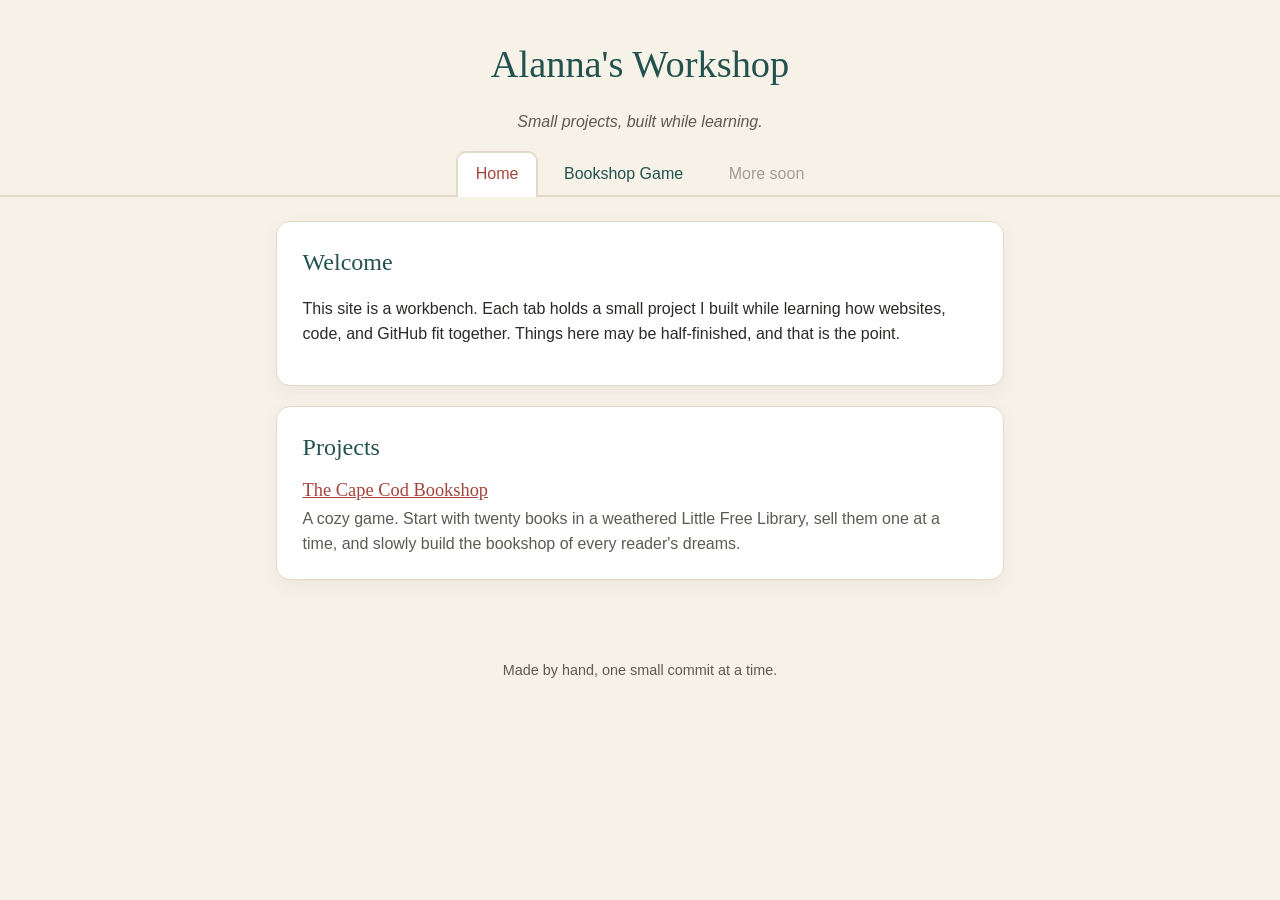
==== index.html @ c43b86d5 "Build stage one: the Little Free Library Adds the site home page with a tab bar, and the first tab: " ====
<!DOCTYPE html>
<html lang="en">
<head>
  <meta charset="UTF-8">
  <meta name="viewport" content="width=device-width, initial-scale=1">
  <title>Alanna's Workshop</title>
  <link rel="stylesheet" href="style.css">
</head>
<body>
  <!-- The header appears on every page of the site. -->
  <header class="site-header">
    <h1>Alanna's Workshop</h1>
    <p class="tagline">Small projects, built while learning.</p>
  </header>

  <!-- Each tab is a link to a separate page. Add a new tab here for each mini project. -->
  <nav class="tabs" aria-label="Projects">
    <a class="tab active" href="index.html">Home</a>
    <a class="tab" href="bookstore/index.html">Bookshop Game</a>
    <span class="tab soon" title="More projects are on the way">More soon</span>
  </nav>

  <main class="content">
    <section class="card">
      <h2>Welcome</h2>
      <p>
        This site is a workbench. Each tab holds a small project I built while learning
        how websites, code, and GitHub fit together. Things here may be half-finished,
        and that is the point.
      </p>
    </section>

    <section class="card">
      <h2>Projects</h2>
      <ul class="project-list">
        <li>
          <a href="bookstore/index.html">The Cape Cod Bookshop</a>
          <p>
            A cozy game. Start with twenty books in a weathered Little Free Library,
            sell them one at a time, and slowly build the bookshop of every reader's dreams.
          </p>
        </li>
      </ul>
    </section>
  </main>

  <footer class="site-footer">
    <p>Made by hand, one small commit at a time.</p>
  </footer>
</body>
</html>
---- style.css ----
/* Shared styles for the whole site. Each project page links to this file
   and may add its own stylesheet on top. */

/* Colour palette, borrowed from reference/STYLE.md. Change a value here and
   every page updates. */
:root {
  --paper: #f7f2e8;
  --ink: #2b2a28;
  --ink-soft: #5d5a54;
  --teal: #2f6f6a;
  --teal-dark: #23524e;
  --brick: #a5443a;
  --mustard: #d9a441;
  --navy: #2b3f5c;
  --card: #ffffff;
  --line: #e2d9c8;
}

* { box-sizing: border-box; }

body {
  margin: 0;
  background: var(--paper);
  color: var(--ink);
  font-family: -apple-system, BlinkMacSystemFont, "Segoe UI", Helvetica, Arial, sans-serif;
  line-height: 1.55;
}

h1, h2, h3 {
  font-family: Georgia, "Times New Roman", serif;
  font-weight: normal;
  color: var(--teal-dark);
  margin: 0 0 0.4em;
}

a { color: var(--brick); }

/* ---- Header ---- */
.site-header {
  padding: 2.2rem 1.5rem 1rem;
  text-align: center;
}
.site-header h1 { font-size: 2.4rem; }
.tagline { margin: 0; color: var(--ink-soft); font-style: italic; }

/* ---- Tabs ---- */
.tabs {
  display: flex;
  justify-content: center;
  gap: 0.4rem;
  flex-wrap: wrap;
  padding: 0 1rem;
  border-bottom: 2px solid var(--line);
}
.tab {
  display: inline-block;
  padding: 0.6rem 1.1rem;
  margin-bottom: -2px;              /* sits on top of the border line */
  border: 2px solid transparent;
  border-bottom: none;
  border-radius: 10px 10px 0 0;
  color: var(--teal-dark);
  text-decoration: none;
  background: transparent;
}
.tab:hover { background: #efe8da; }
.tab.active {
  background: var(--card);
  border-color: var(--line);
  color: var(--brick);
}
.tab.soon { color: #a39d92; cursor: default; }

/* ---- Content ---- */
.content {
  max-width: 760px;
  margin: 1.5rem auto 3rem;
  padding: 0 1rem;
  display: grid;
  gap: 1.2rem;
}
.card {
  background: var(--card);
  border: 1px solid var(--line);
  border-radius: 14px;
  padding: 1.4rem 1.6rem;
  box-shadow: 0 6px 18px rgba(60, 50, 30, 0.06);
}
.project-list { list-style: none; padding: 0; margin: 0; }
.project-list li + li { margin-top: 1rem; }
.project-list a { font-family: Georgia, serif; font-size: 1.15rem; }
.project-list p { margin: 0.2rem 0 0; color: var(--ink-soft); }

.site-footer {
  text-align: center;
  color: var(--ink-soft);
  font-size: 0.9rem;
  padding: 1rem 1rem 2rem;
}
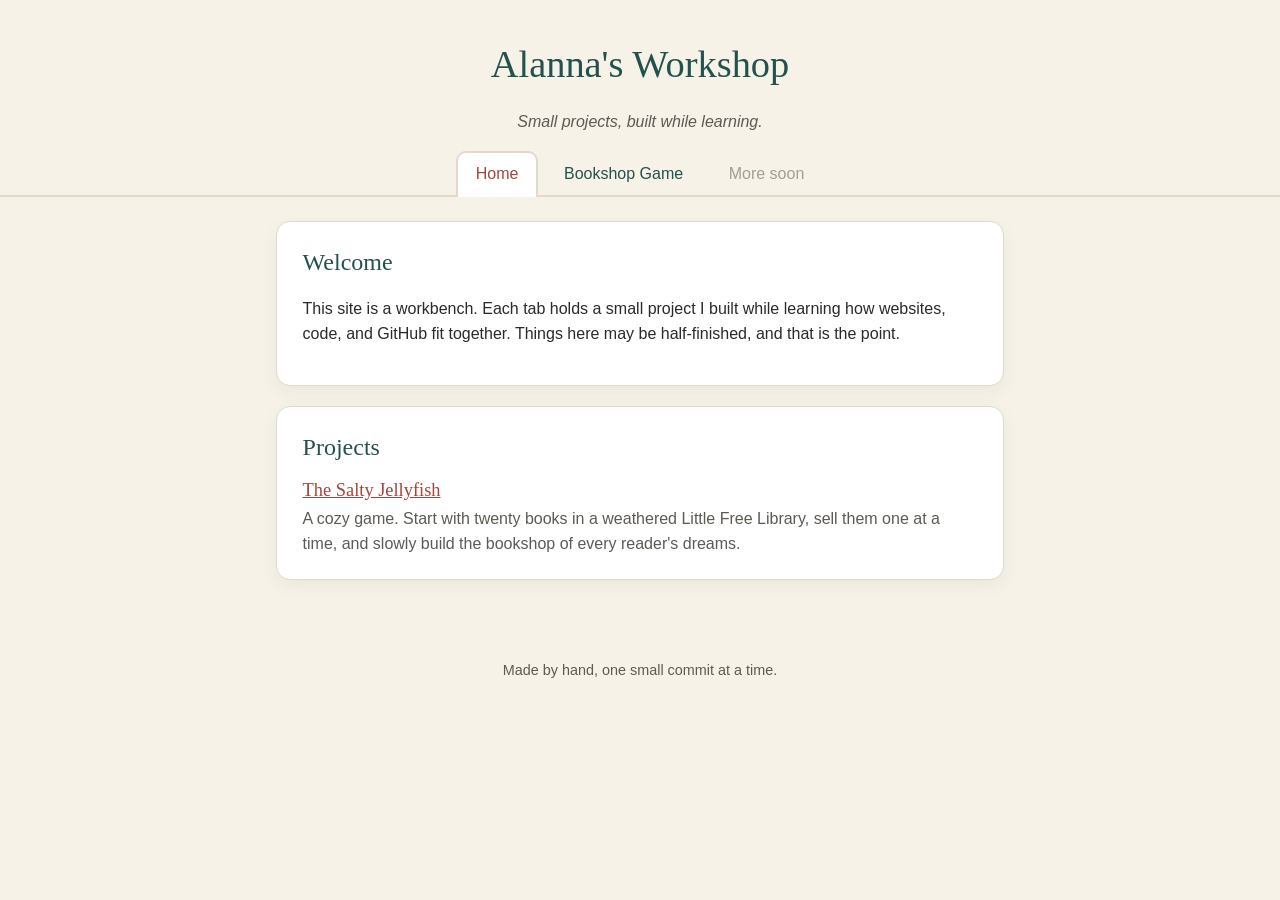
==== commit 4d773559: "Rename to The Salty Jellyfish, journal styling, taffy shop windows - The game is now The Salty Jelly" ====
--- a/index.html
+++ b/index.html
@@ -34,7 +34,7 @@
       <h2>Projects</h2>
       <ul class="project-list">
         <li>
-          <a href="bookstore/index.html">The Cape Cod Bookshop</a>
+          <a href="bookstore/index.html">The Salty Jellyfish</a>
           <p>
             A cozy game. Start with twenty books in a weathered Little Free Library,
             sell them one at a time, and slowly build the bookshop of every reader's dreams.
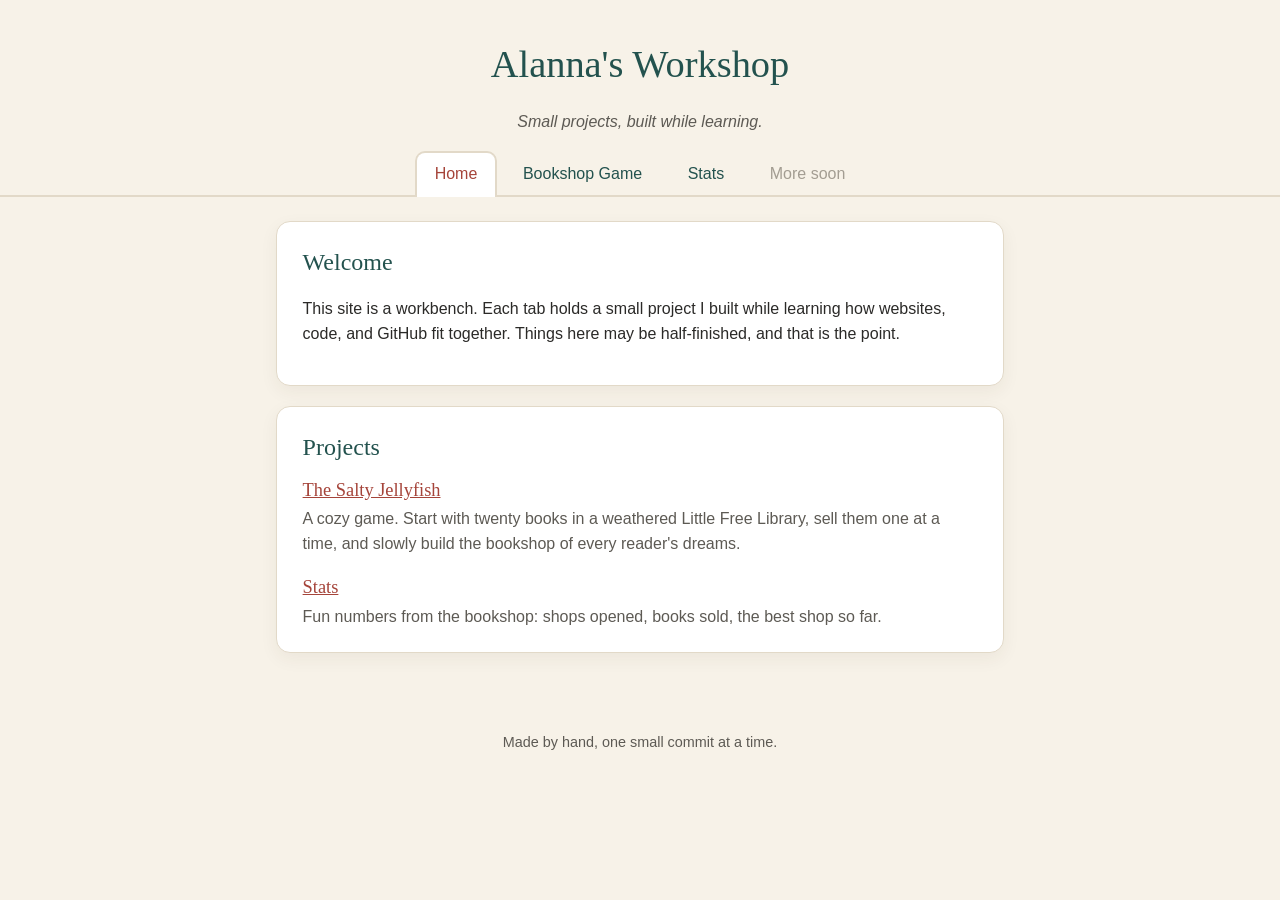
==== commit 4470a63e: "Add a game clock with seasons, lifetime counters, and a Stats tab The clock: three-minute days, ten " ====
--- a/index.html
+++ b/index.html
@@ -17,6 +17,7 @@
   <nav class="tabs" aria-label="Projects">
     <a class="tab active" href="index.html">Home</a>
     <a class="tab" href="bookstore/index.html">Bookshop Game</a>
+    <a class="tab" href="stats/index.html">Stats</a>
     <span class="tab soon" title="More projects are on the way">More soon</span>
   </nav>
 
@@ -40,6 +41,12 @@
             sell them one at a time, and slowly build the bookshop of every reader's dreams.
           </p>
         </li>
+        <li>
+          <a href="stats/index.html">Stats</a>
+          <p>
+            Fun numbers from the bookshop: shops opened, books sold, the best shop so far.
+          </p>
+        </li>
       </ul>
     </section>
   </main>
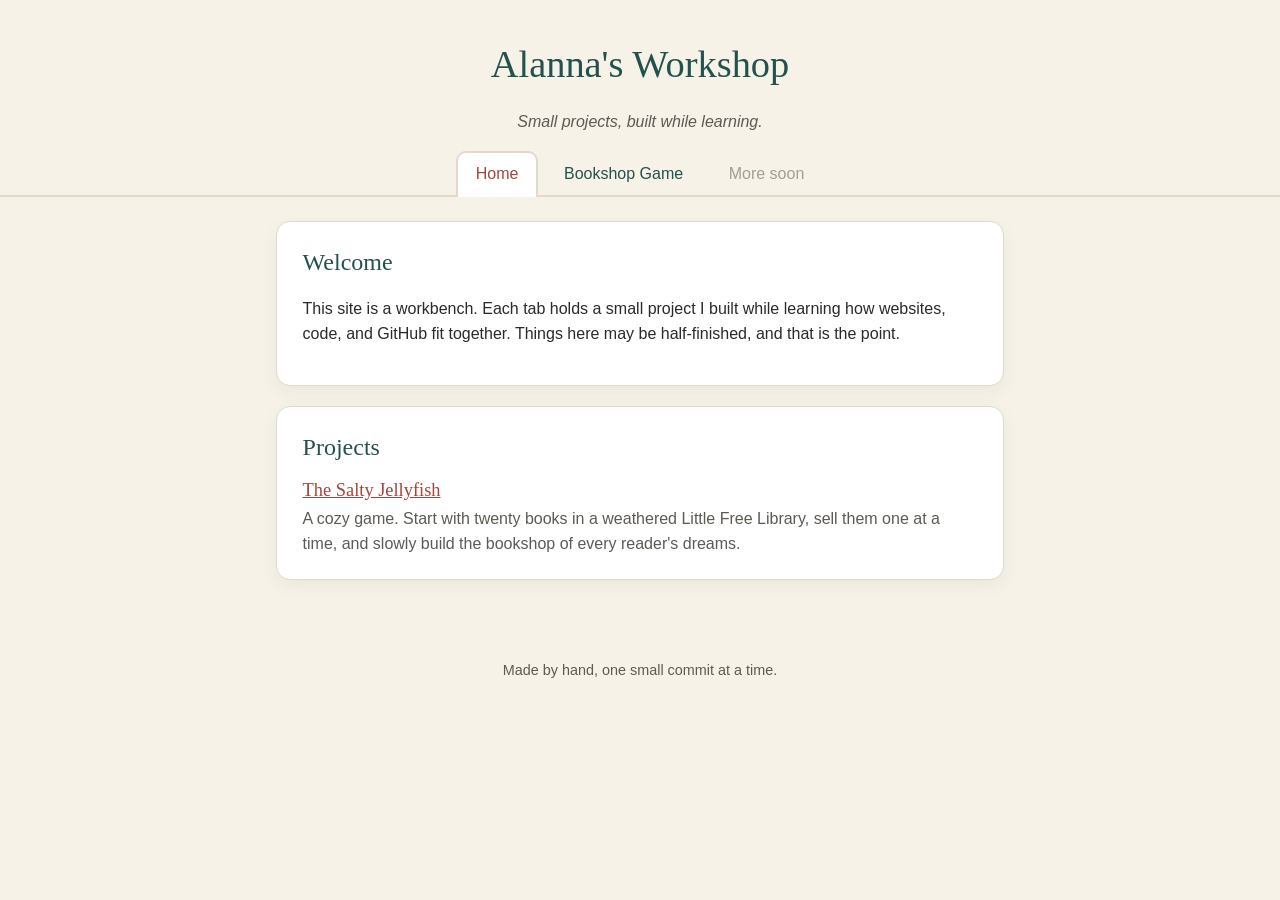
==== commit e5c8b431: "American English, sun behind the clouds, aligned caret, Stats card What changed - American English t" ====
--- a/index.html
+++ b/index.html
@@ -17,7 +17,6 @@
   <nav class="tabs" aria-label="Projects">
     <a class="tab active" href="index.html">Home</a>
     <a class="tab" href="bookstore/index.html">Bookshop Game</a>
-    <a class="tab" href="stats/index.html">Stats</a>
     <span class="tab soon" title="More projects are on the way">More soon</span>
   </nav>
 
@@ -41,12 +40,6 @@
             sell them one at a time, and slowly build the bookshop of every reader's dreams.
           </p>
         </li>
-        <li>
-          <a href="stats/index.html">Stats</a>
-          <p>
-            Fun numbers from the bookshop: shops opened, books sold, the best shop so far.
-          </p>
-        </li>
       </ul>
     </section>
   </main>
--- a/style.css
+++ b/style.css
@@ -1,7 +1,7 @@
 /* Shared styles for the whole site. Each project page links to this file
    and may add its own stylesheet on top. */
 
-/* Colour palette, borrowed from reference/STYLE.md. Change a value here and
+/* Color palette, borrowed from reference/STYLE.md. Change a value here and
    every page updates. */
 :root {
   --paper: #f7f2e8;
